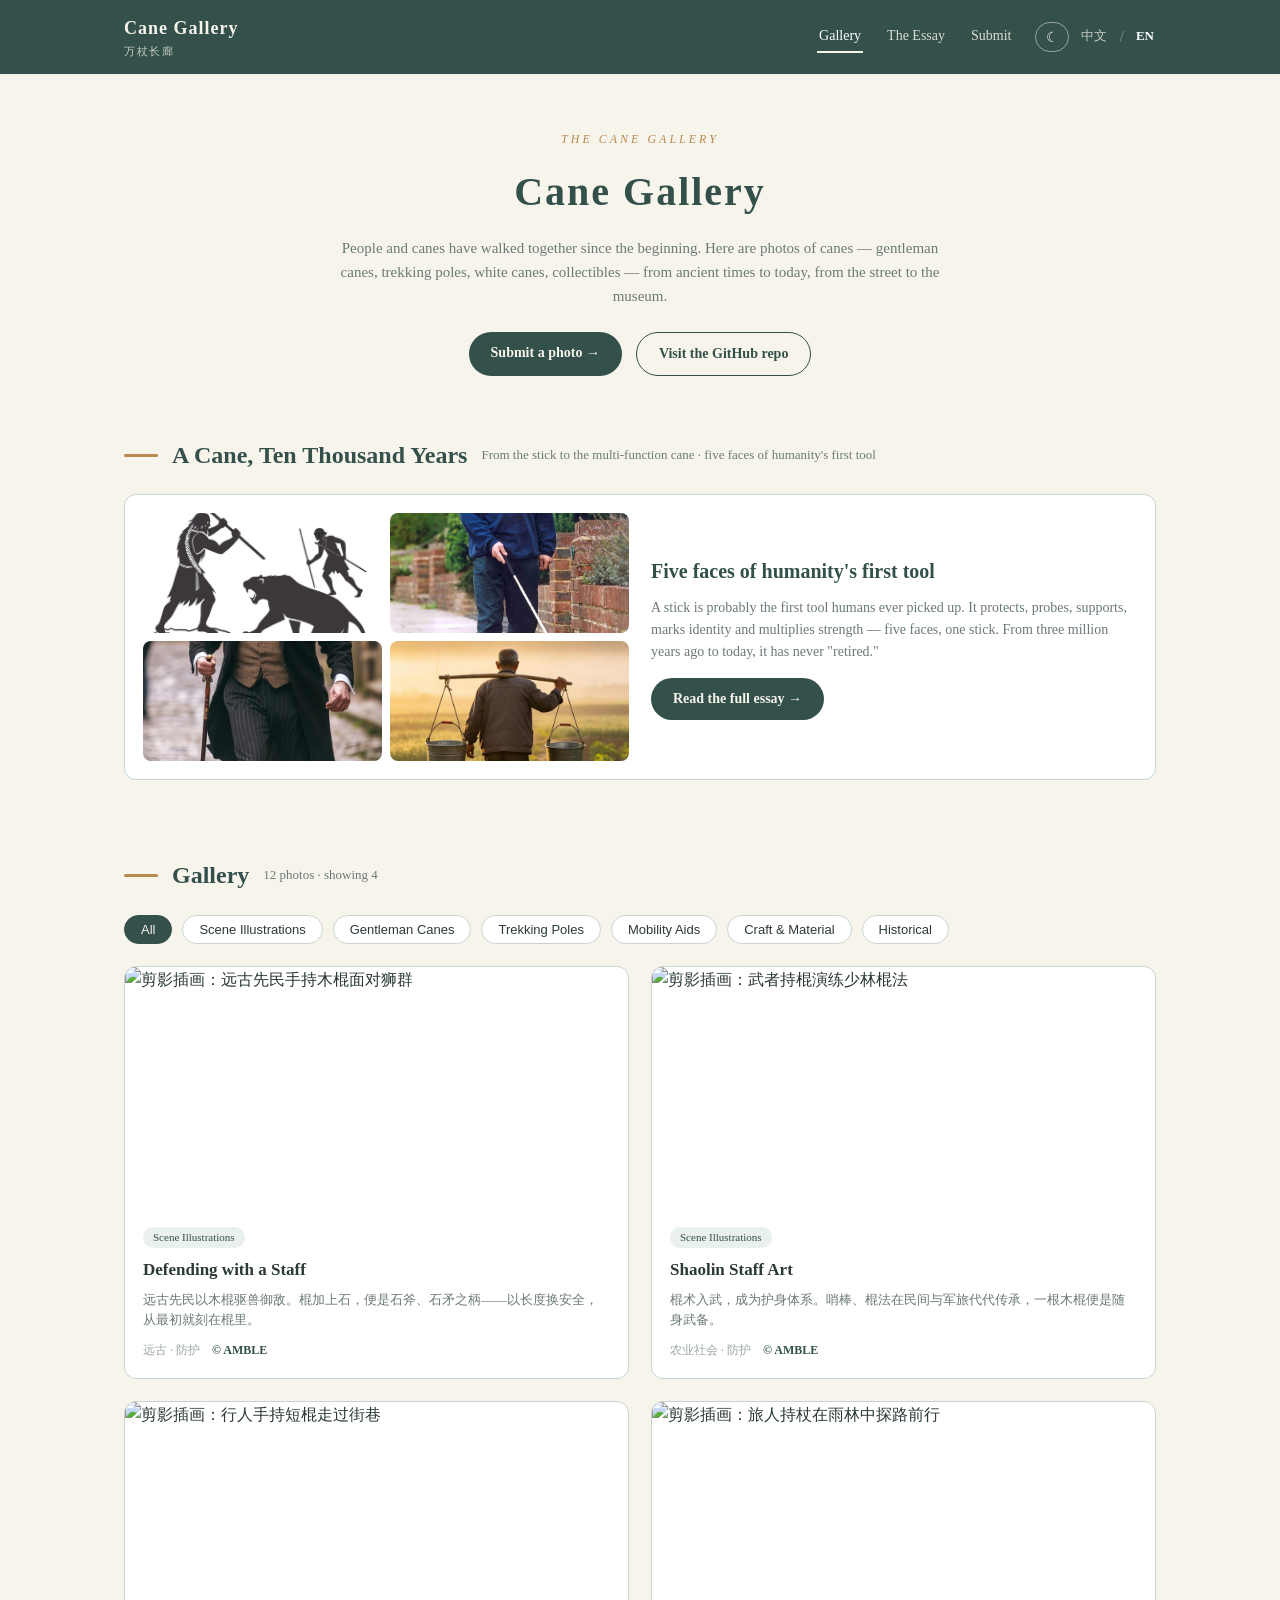
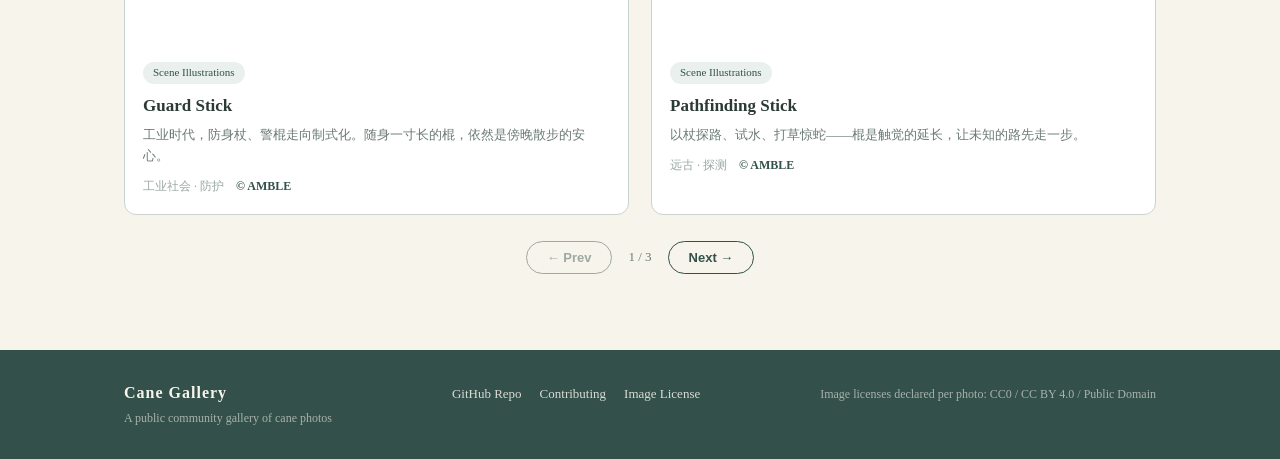
==== site/en/index.html @ 4e7db484 "v0.1: 万杖长廊仓库骨架 + 12张种子插画 + Pages 展示站（中英/明暗/分页）" ====
<!DOCTYPE html>
<html lang="en">
<head>
<meta charset="UTF-8">
<meta name="viewport" content="width=device-width, initial-scale=1.0">
<title>Cane Gallery · 万杖长廊</title>
<meta name="description" content="Cane Gallery: a public community gallery of canes and walking sticks — gentleman canes, trekking poles, white canes, collectibles, and moments of people and canes through history.">
<link rel="icon" type="image/svg+xml" href="data:image/svg+xml,%3Csvg xmlns='http://www.w3.org/2000/svg' viewBox='0 0 64 64'%3E%3Crect width='64' height='64' rx='14' fill='%2333504A'/%3E%3Cpath d='M38 14 a8 8 0 0 1 8 8 L30 52' stroke='%23F7F4EC' stroke-width='5' fill='none' stroke-linecap='round'/%3E%3C/svg%3E">
<link rel="stylesheet" href="../css/style.css">
</head>
<body>

<header class="topbar">
  <div class="topbar-inner">
    <a class="brand" href="../index.html">
      <span class="brand-name">Cane Gallery<small>万杖长廊</small></span>
    </a>
    <nav class="nav" aria-label="Main navigation">
      <a href="../index.html" class="active">Gallery</a>
      <a href="../essay.html">The Essay</a>
      <a href="https://github.com/litaotaoli/cane-gallery/issues/new/choose" target="_blank" rel="noopener">Submit</a>
      <span class="lang">
        <button type="button" class="theme-toggle" id="theme-toggle" aria-label="Toggle light/dark theme" title="Toggle light/dark theme">☾</button>
        <a href="../index.html">中文</a><span class="sep">/</span>
        <a href="index.html" class="on">EN</a>
      </span>
    </nav>
  </div>
</header>

<main>
  <div class="container">

    <section class="hero">
      <div class="hero-eyebrow">THE CANE GALLERY</div>
      <h1>Cane Gallery</h1>
      <p class="hero-desc">People and canes have walked together since the beginning. Here are photos of canes — gentleman canes, trekking poles, white canes, collectibles — from ancient times to today, from the street to the museum.</p>
      <div class="hero-actions">
        <a class="btn btn-primary" href="https://github.com/litaotaoli/cane-gallery/issues/new/choose" target="_blank" rel="noopener">Submit a photo →</a>
        <a class="btn btn-ghost" href="https://github.com/litaotaoli/cane-gallery" target="_blank" rel="noopener">Visit the GitHub repo</a>
      </div>
    </section>

    <section class="section" id="essay">
      <div class="section-head">
        <span class="rule"></span>
        <h2 class="section-title">A Cane, Ten Thousand Years</h2>
        <span class="section-sub">From the stick to the multi-function cane · five faces of humanity's first tool</span>
      </div>

      <div class="history-overview">
        <div class="history-cover" aria-label="Five faces of the staff">
          <img src="../assets/essay/fig01.jpg" alt="Ancient · trading length for safety" loading="lazy">
          <img src="../assets/essay/fig06.jpg" alt="Modern · the white cane" loading="lazy">
          <img src="../assets/essay/fig12.jpg" alt="Industrial · the gentleman's cane" loading="lazy">
          <img src="../assets/essay/fig14.jpg" alt="Agrarian · the carrying pole" loading="lazy">
        </div>
        <div class="history-summary">
          <h3>Five faces of humanity's first tool</h3>
          <p>A stick is probably the first tool humans ever picked up. It protects, probes, supports, marks identity and multiplies strength — five faces, one stick. From three million years ago to today, it has never "retired."</p>
          <a class="btn btn-primary" href="../essay.html">Read the full essay →</a>
        </div>
      </div>
    </section>

    <section class="section" id="gallery">
      <div class="section-head">
        <span class="rule"></span>
        <h2 class="section-title">Gallery</h2>
        <span class="section-sub" id="count-label">Loading…</span>
      </div>

      <div class="filter-bar" role="group" aria-label="Filter">
        <button type="button" class="chip on js-filter" data-tag="all">All</button>
        <button type="button" class="chip js-filter" data-tag="illustration">Scene Illustrations</button>
        <button type="button" class="chip js-filter" data-tag="gentleman">Gentleman Canes</button>
        <button type="button" class="chip js-filter" data-tag="trekking">Trekking Poles</button>
        <button type="button" class="chip js-filter" data-tag="mobility">Mobility Aids</button>
        <button type="button" class="chip js-filter" data-tag="craft">Craft &amp; Material</button>
        <button type="button" class="chip js-filter" data-tag="historical">Historical</button>
      </div>

      <div class="cards-grid" id="card-flow"></div>
      <p class="empty" id="empty-hint" hidden>No photos in this category yet — be the first to submit!</p>
      <div class="pager">
        <button type="button" class="btn btn-ghost" id="cards-prev">← Prev</button>
        <span class="pager-info" id="cards-page">1 / 1</span>
        <button type="button" class="btn btn-ghost" id="cards-next">Next →</button>
      </div>
    </section>

  </div>
</main>

<footer class="footer">
  <div class="footer-inner">
    <div class="footer-brand">
      <span class="footer-name">Cane Gallery</span>
      <span class="footer-tagline">A public community gallery of cane photos</span>
    </div>
    <div class="footer-nav">
      <a href="https://github.com/litaotaoli/cane-gallery" target="_blank" rel="noopener">GitHub Repo</a>
      <a href="https://github.com/litaotaoli/cane-gallery/blob/main/CONTRIBUTING.md" target="_blank" rel="noopener">Contributing</a>
      <a href="https://github.com/litaotaoli/cane-gallery/blob/main/IMAGE_LICENSE.md" target="_blank" rel="noopener">Image License</a>
    </div>
    <div class="footer-meta">
      <span>Image licenses declared per photo: CC0 / CC BY 4.0 / Public Domain</span>
    </div>
  </div>
</footer>

<script>
  /* Inline gallery data: auto-generated by tools/build_site.py */
  window.__GALLERY_DATA__ = [{"id": "CANE-0001", "category": "illustration", "file": "illustration/illustration_202610_001.jpg", "title_zh": "抵御狮群 · 以棍护身", "title_en": "Defending with a Staff", "story_zh": "远古先民以木棍驱兽御敌。棍加上石，便是石斧、石矛之柄——以长度换安全，从最初就刻在棍里。", "photographer": "AMBLE", "year": "", "location": "", "era": "远古", "scene": "防护", "license": "CC BY 4.0", "source": "ai_generated", "alt_text": "剪影插画：远古先民手持木棍面对狮群", "added_date": "2026-10-16"}, {"id": "CANE-0002", "category": "illustration", "file": "illustration/illustration_202610_002.jpg", "title_zh": "少林棍术 · 护身体系", "title_en": "Shaolin Staff Art", "story_zh": "棍术入武，成为护身体系。哨棒、棍法在民间与军旅代代传承，一根木棍便是随身武备。", "photographer": "AMBLE", "year": "", "location": "", "era": "农业社会", "scene": "防护", "license": "CC BY 4.0", "source": "ai_generated", "alt_text": "剪影插画：武者持棍演练少林棍法", "added_date": "2026-10-16"}, {"id": "CANE-0003", "category": "illustration", "file": "illustration/illustration_202610_003.jpg", "title_zh": "持棍防犬 · 随身防护", "title_en": "Guard Stick", "story_zh": "工业时代，防身杖、警棍走向制式化。随身一寸长的棍，依然是傍晚散步的安心。", "photographer": "AMBLE", "year": "", "location": "", "era": "工业社会", "scene": "防护", "license": "CC BY 4.0", "source": "ai_generated", "alt_text": "剪影插画：行人手持短棍走过街巷", "added_date": "2026-10-16"}, {"id": "CANE-0004", "category": "illustration", "file": "illustration/illustration_202610_004.jpg", "title_zh": "雨林探路 · 以杖开路", "title_en": "Pathfinding Stick", "story_zh": "以杖探路、试水、打草惊蛇——棍是触觉的延长，让未知的路先走一步。", "photographer": "AMBLE", "year": "", "location": "", "era": "远古", "scene": "探测", "license": "CC BY 4.0", "source": "ai_generated", "alt_text": "剪影插画：旅人持杖在雨林中探路前行", "added_date": "2026-10-16"}, {"id": "CANE-0005", "category": "illustration", "file": "illustration/illustration_202610_005.jpg", "title_zh": "竹篙测深 · 行舟探底", "title_en": "Bamboo Pole Depth-finding", "story_zh": "船夫以篙测深探底。竹木的长度，是水路的方向感，也是夜航的胆。", "photographer": "AMBLE", "year": "", "location": "", "era": "农业社会", "scene": "探测", "license": "CC BY 4.0", "source": "ai_generated", "alt_text": "剪影插画：船夫持竹篙在船头测水深", "added_date": "2026-10-16"}, {"id": "CANE-0006", "category": "illustration", "file": "illustration/illustration_202610_006.jpg", "title_zh": "盲杖探路 · 独立出行", "title_en": "White Cane Exploration", "story_zh": "1921 白手杖涂白，1931 白杖运动，1940 年代长杖技术成熟——杖为视障者夺回道路与独立。", "photographer": "AMBLE", "year": "", "location": "", "era": "工业社会", "scene": "探测", "license": "CC BY 4.0", "source": "ai_generated", "alt_text": "剪影插画：视障者持白手杖探路独行", "added_date": "2026-10-16"}, {"id": "CANE-0007", "category": "illustration", "file": "illustration/illustration_202610_007.jpg", "title_zh": "拄杖迁徙 · 减负而行", "title_en": "Staff on the Move", "story_zh": "拄杖迁徙，把体重分给地面。长途之上，一支杖就是第三个支点。", "photographer": "AMBLE", "year": "", "location": "", "era": "远古", "scene": "休息", "license": "CC BY 4.0", "source": "ai_generated", "alt_text": "剪影插画：迁徙者拄杖负物前行", "added_date": "2026-10-16"}, {"id": "CANE-0008", "category": "illustration", "file": "illustration/illustration_202610_008.jpg", "title_zh": "荷柴拄棍 · 歇肩而立", "title_en": "Resting on a Stick", "story_zh": "挑担歇脚时以棍撑地，肩头一松，便是农人一天里最安步的片刻。", "photographer": "AMBLE", "year": "", "location": "", "era": "农业社会", "scene": "休息", "license": "CC BY 4.0", "source": "ai_generated", "alt_text": "剪影插画：农人挑柴担以棍撑地歇息", "added_date": "2026-10-16"}, {"id": "CANE-0009", "category": "illustration", "file": "illustration/illustration_202610_009.jpg", "title_zh": "地铁扶杆 · 公共支撑", "title_en": "Public Support Rail", "story_zh": "杖的支撑精神融进公共空间——扶手、扶杆、栏杆，让站立不再费力。", "photographer": "AMBLE", "year": "", "location": "", "era": "工业社会", "scene": "休息", "license": "CC BY 4.0", "source": "ai_generated", "alt_text": "剪影插画：乘客扶地铁扶手杆站立", "added_date": "2026-10-16"}, {"id": "CANE-0010", "category": "illustration", "file": "illustration/illustration_202610_010.jpg", "title_zh": "萨满持杖 · 神权凭据", "title_en": "Shaman's Staff", "story_zh": "权杖与法杖：从部落首领到巫师，棍杖承载权力与神性。", "photographer": "AMBLE", "year": "", "location": "", "era": "远古", "scene": "身份", "license": "CC BY 4.0", "source": "ai_generated", "alt_text": "剪影插画：萨满手持权杖立于部落前", "added_date": "2026-10-16"}, {"id": "CANE-0011", "category": "illustration", "file": "illustration/illustration_202610_011.jpg", "title_zh": "唐僧锡杖 · 宣教之杖", "title_en": "Monk's Khakkhara", "story_zh": "锡杖随行，杖是僧人的身份，也是行走修行的凭据。", "photographer": "AMBLE", "year": "", "location": "", "era": "农业社会", "scene": "身份", "license": "CC BY 4.0", "source": "ai_generated", "alt_text": "剪影插画：僧人手持锡杖行走", "added_date": "2026-10-16"}, {"id": "CANE-0012", "category": "illustration", "file": "illustration/illustration_202610_012.jpg", "title_zh": "绅士夹杖 · 品位符号", "title_en": "Gentleman's Cane", "story_zh": "绅士手杖时代：一柄杖，是礼仪、品位与身份的无声语言。", "photographer": "AMBLE", "year": "", "location": "", "era": "工业社会", "scene": "身份", "license": "CC BY 4.0", "source": "ai_generated", "alt_text": "剪影插画：绅士西装持杖行走于街头", "added_date": "2026-10-16"}];
</script>
<script src="../js/main.js"></script>
</body>
</html>
---- site/css/style.css ----
:root{
  --ink:#2B3A36; --muted:#6B7A76; --line:#C9D4D0; --bg:#F7F4EC; --card:#FFFFFF;
  --green:#33504A; --light:#E9F0ED; --amber:#B98A4F;
  --topbar-bg:#33504A; --topbar-fg:#F7F4EC;
  --on-accent:#F7F4EC;
}
html[data-theme="dark"]{
  --ink:#E6EDEA; --muted:#9FB0AA; --line:#3E514C; --bg:#1E2623; --card:#27302D;
  --green:#7FA79C; --light:#2E3B37; --amber:#C89A5B;
  --topbar-bg:#151C19; --topbar-fg:#E6EDEA;
  --on-accent:#1E2623;
}
*{box-sizing:border-box; margin:0; padding:0;}
html{scroll-behavior:smooth;}
body{font-family:Georgia,"Times New Roman","Palatino Linotype","Noto Sans SC","Microsoft YaHei","PingFang SC",serif; background:var(--bg); color:var(--ink); line-height:1.6;}
a{color:var(--green); text-decoration:none;}
img{display:block; max-width:100%;}

/* 顶栏 */
.topbar{background:var(--topbar-bg); color:var(--topbar-fg); position:sticky; top:0; z-index:10;}
.topbar-inner{max-width:1080px; margin:0 auto; padding:14px 24px; display:flex; align-items:center; justify-content:space-between; gap:16px;}
.brand-name{font-size:18px; font-weight:700; letter-spacing:1px; color:var(--topbar-fg);}
.brand-name small{display:block; font-size:11px; font-weight:400; opacity:.75; letter-spacing:1.5px;}
.nav{display:flex; gap:22px; align-items:center;}
.nav a{color:rgba(247,244,236,.85); font-size:14px; padding:4px 2px; border-bottom:2px solid transparent;}
.nav a:hover{color:#fff;}
.nav a.active{color:#fff; border-bottom-color:#F7F4EC;}
.lang{display:flex; gap:10px; align-items:center;}
.lang a{font-size:13px; color:rgba(247,244,236,.75);}
.lang a.on{color:#fff; font-weight:700;}
.lang .sep{color:rgba(247,244,236,.4);}
.theme-toggle{background:none; border:1.5px solid rgba(247,244,236,.5); border-radius:999px; color:var(--topbar-fg); width:34px; height:30px; cursor:pointer; font-size:14px; line-height:1; display:flex; align-items:center; justify-content:center; transition:border-color .2s;}
.theme-toggle:hover{border-color:#fff;}

main{min-height:70vh;}
.container{max-width:1080px; margin:0 auto; padding:0 24px;}

/* 头区 */
.hero{text-align:center; padding:56px 0 40px;}
.hero-eyebrow{font-size:12px; letter-spacing:3px; color:var(--amber); margin-bottom:10px; font-family:Georgia,"Times New Roman",serif; font-style:italic;}
.hero h1{font-size:40px; color:var(--green); letter-spacing:2px; margin-bottom:12px;}
.hero-desc{max-width:620px; margin:0 auto 24px; color:var(--muted); font-size:15px;}
.hero-actions{display:flex; gap:14px; justify-content:center; flex-wrap:wrap;}
.btn{display:inline-block; padding:10px 22px; border-radius:999px; font-size:14px; font-weight:600; transition:opacity .2s;}
.btn:hover{opacity:.85;}
.btn-primary{background:var(--green); color:var(--on-accent);}
.btn-ghost{border:1.5px solid var(--green); color:var(--green);}

/* 区块 */
.section{padding:20px 0 56px;}
.section-head{display:flex; align-items:center; gap:14px; margin-bottom:20px;}
.rule{width:34px; height:3px; background:var(--amber); border-radius:2px; flex:0 0 auto;}
.section-title{font-size:24px; color:var(--green);}
.section-sub{color:var(--muted); font-size:13px;}

/* 筛选 */
.filter-bar{display:flex; gap:10px; flex-wrap:wrap; margin-bottom:22px;}
.chip{border:1.5px solid var(--line); background:var(--card); color:var(--ink); padding:6px 16px; border-radius:999px; font-size:13px; cursor:pointer; transition:all .2s;}
.chip:hover{border-color:var(--green);}
.chip.on{background:var(--green); border-color:var(--green); color:var(--on-accent);}

/* 卡片流 2×2 */
.cards-grid{display:grid; grid-template-columns:repeat(2, 1fr); gap:22px;}
.card{background:var(--card); border:1px solid var(--line); border-radius:12px; overflow:hidden; transition:transform .2s, box-shadow .2s;}
.card:hover{transform:translateY(-3px); box-shadow:0 8px 24px rgba(51,80,74,.12);}
.card img{width:100%; height:240px; object-fit:cover;}
.card-body{padding:16px 18px 18px;}
.card-tag{display:inline-block; font-size:11px; padding:2px 10px; border-radius:999px; background:var(--light); color:var(--green); margin-bottom:8px;}
.card-tag.historical{background:#F0E5D4; color:#8A6534;}
.card-title{font-size:17px; font-weight:700; margin-bottom:6px; color:var(--ink);}
.card-text{font-size:13px; color:var(--muted); margin-bottom:10px;}
.card-meta{font-size:12px; color:#9AA8A3; display:flex; gap:12px; flex-wrap:wrap;}
.card-meta .credit{color:var(--green); font-weight:600;}
.empty{text-align:center; color:var(--muted); padding:30px 0;}
.card.hide{display:none;}

/* 分页器 */
.pager{display:flex; align-items:center; justify-content:center; gap:16px; margin-top:26px;}
.pager button{padding:8px 20px; border-radius:999px; font-size:13px; font-weight:600; cursor:pointer; transition:opacity .2s;}
.btn-ghost{border:1.5px solid var(--green); color:var(--green); background:transparent;}
.btn-ghost:hover{background:var(--green); color:var(--on-accent);}
.btn-ghost:disabled{opacity:.4; cursor:default;}
.btn-ghost:disabled:hover{background:transparent; color:var(--green);}
.pager-info{font-size:13px; color:var(--muted);}

/* 一杖万年 · 长文配图页（五章版） */
.essay-long{max-width:830px; margin:0 auto; padding:40px 0 50px;}
.essay-masthead{text-align:center; margin-bottom:32px;}
.essay-masthead h1{font-family:"KaiTi","STKaiti","Noto Serif SC",serif; font-size:52px; letter-spacing:8px; color:var(--green);}
.essay-masthead .essay-sub{font-size:16px; color:var(--amber); margin-top:12px; letter-spacing:1px;}
.essay-lead{font-size:17px; color:var(--ink); border-left:4px solid #b03a2e; background:var(--card); padding:14px 18px; border-radius:0 8px 8px 0; margin-bottom:30px; line-height:1.8;}
.echapter h2{font-family:"KaiTi","STKaiti","Noto Serif SC",serif; font-size:30px; color:var(--on-accent); background:var(--green); display:inline-block; padding:6px 18px; border-radius:6px; margin:34px 0 14px;}
.echapter p{margin:14px 0; text-align:justify; line-height:1.9; font-size:16px; color:var(--ink);}
.echapter figure{margin:22px 0; background:var(--card); border:1px solid var(--line); border-radius:10px; padding:10px;}
.echapter figure img{width:100%; border-radius:6px; display:block; max-height:430px; object-fit:cover;}
.echapter figcaption{font-size:13px; color:var(--muted); margin-top:8px; line-height:1.6;}
.f-tag{display:inline-block; background:var(--green); color:var(--on-accent); font-size:12px; border-radius:4px; padding:1px 8px; margin-right:8px;}
.chap-end{font-size:15.5px; color:var(--amber); background:var(--light); border-radius:8px; padding:12px 16px; margin:18px 0; line-height:1.7;}
.essay-ending{margin-top:44px; background:var(--green); color:var(--on-accent); border-radius:12px; padding:30px 34px;}
.essay-ending h2{font-family:"KaiTi","STKaiti","Noto Serif SC",serif; background:none; color:var(--amber); padding:0; margin:0 0 14px; font-size:30px;}
.essay-ending p{color:var(--on-accent); line-height:1.9; margin:10px 0; font-size:15.5px;}
.essay-foot{margin-top:24px; font-size:12.5px; color:var(--muted); text-align:center; line-height:1.7;}
.essay-back{margin-top:30px; text-align:center;}
.essay-back .btn{display:inline-block; padding:10px 22px; border-radius:999px; font-size:14px; font-weight:600;}

/* 页脚 */
.footer{background:var(--topbar-bg); color:rgba(247,244,236,.85); margin-top:20px;}
.footer-inner{max-width:1080px; margin:0 auto; padding:30px 24px; display:flex; gap:32px; flex-wrap:wrap; justify-content:space-between; align-items:baseline;}
.footer-name{font-size:16px; font-weight:700; color:var(--topbar-fg); letter-spacing:1px;}
.footer-tagline{display:block; font-size:12px; opacity:.7; margin-top:4px;}
.footer-nav{display:flex; gap:18px; font-size:13px;}
.footer-nav a{color:rgba(247,244,236,.85);}
.footer-nav a:hover{color:var(--topbar-fg);}
.footer-meta{font-size:12px; opacity:.7;}

@media (max-width:680px){
  .cards-grid{grid-template-columns:1fr;}
  .hero h1{font-size:30px;}
  .topbar-inner{padding:12px 16px;}
  .container{padding:0 16px;}
}

/* 一杖万年 · 概览卡 */
.history-overview{display:grid; grid-template-columns:1fr 1fr; gap:22px; background:var(--card); border:1px solid var(--line); border-radius:12px; padding:18px; align-items:center;}
.history-cover{display:grid; grid-template-columns:1fr 1fr; gap:8px;}
.history-cover img{width:100%; height:120px; object-fit:cover; border-radius:8px;}
.history-summary h3{font-size:20px; color:var(--green); margin-bottom:10px;}
.history-summary p{font-size:14px; color:var(--muted); margin-bottom:14px;}
@media (max-width:680px){
  .history-overview{grid-template-columns:1fr;}
  .history-cover img{height:90px;}
}
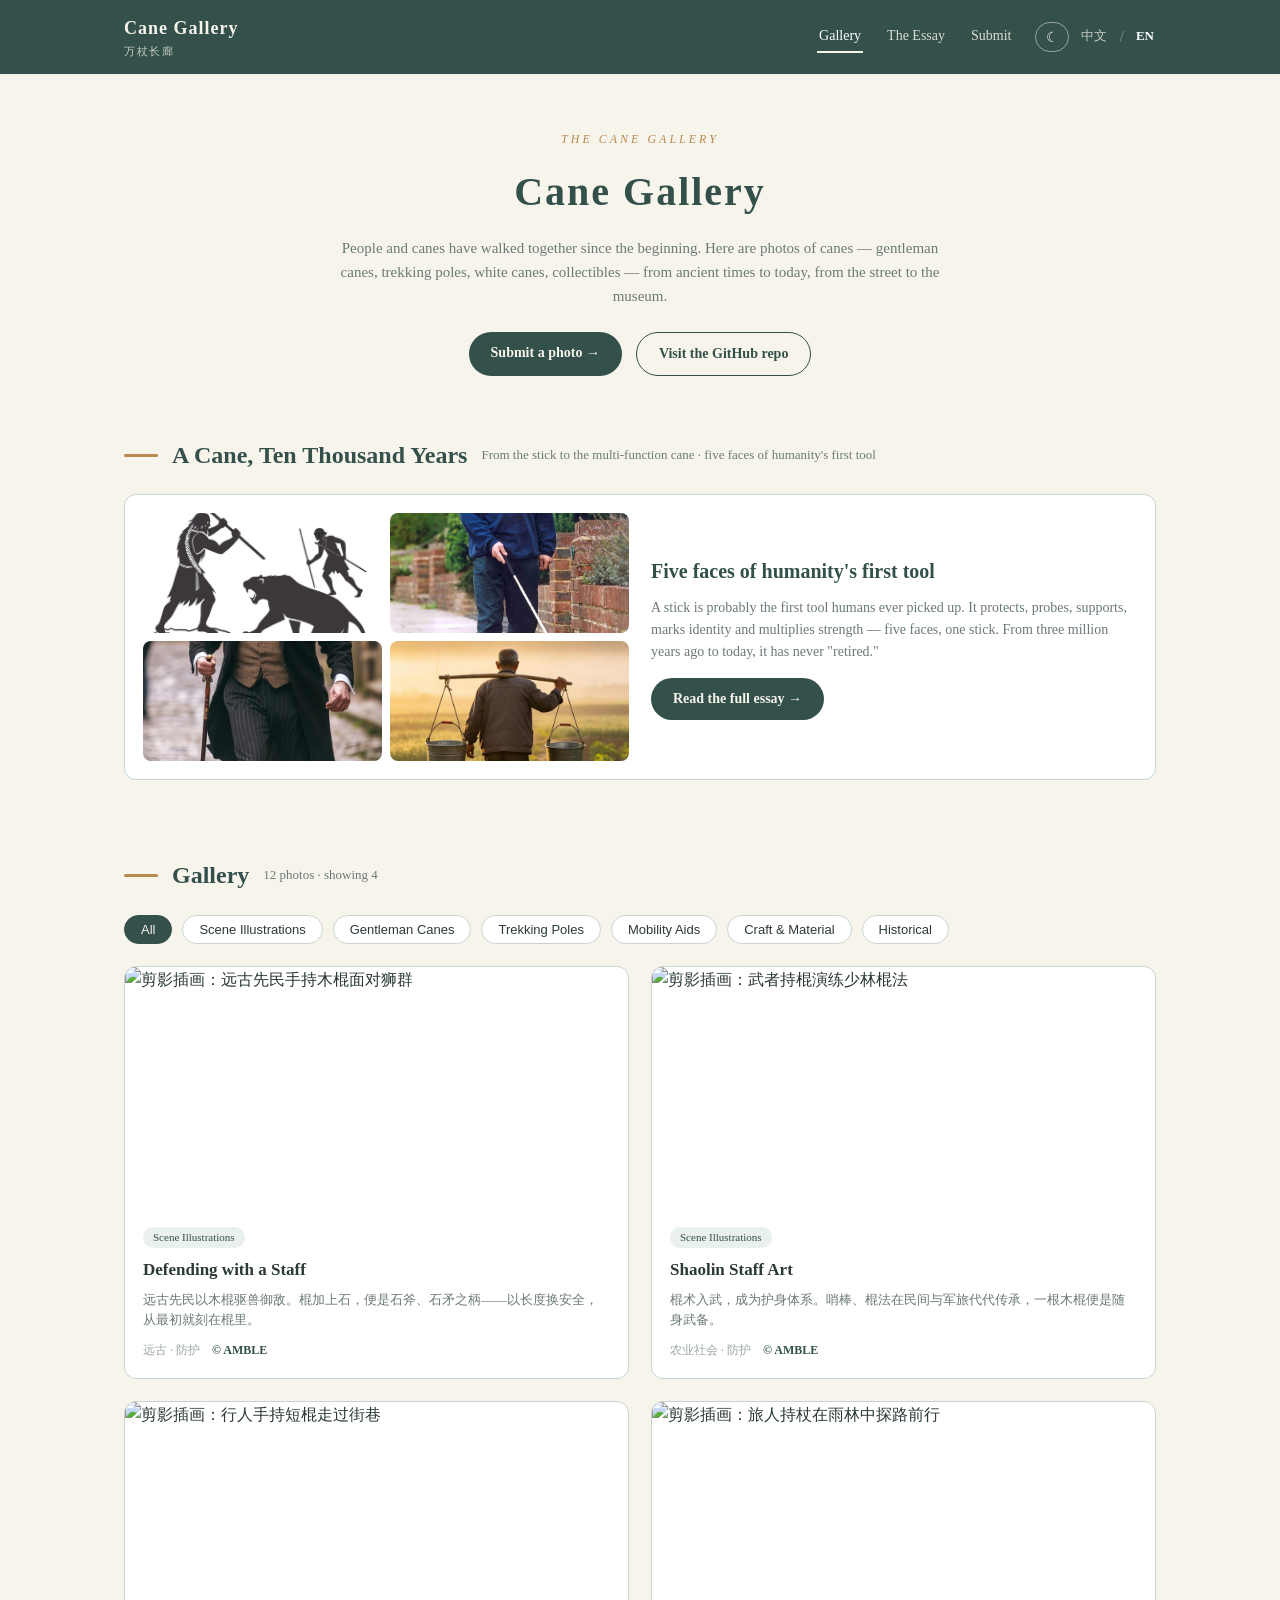
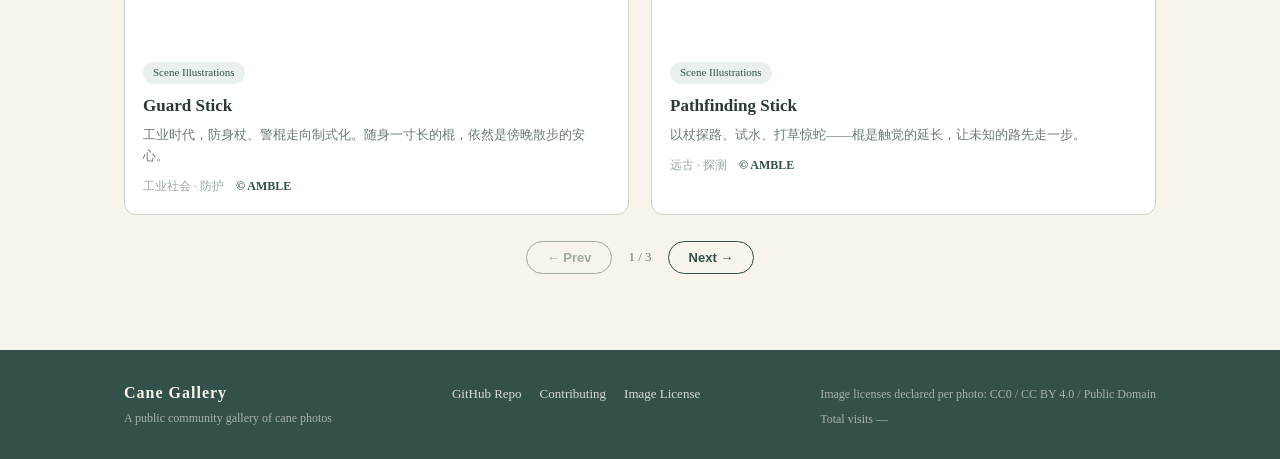
==== commit d6854477: "首页页脚加入不蒜子总访问量计数（中英）" ====
--- a/site/en/index.html
+++ b/site/en/index.html
@@ -18,7 +18,7 @@
     <nav class="nav" aria-label="Main navigation">
       <a href="../index.html" class="active">Gallery</a>
       <a href="../essay.html">The Essay</a>
-      <a href="https://github.com/litaotaoli/cane-gallery/issues/new/choose" target="_blank" rel="noopener">Submit</a>
+      <a href="submit.html">Submit</a>
       <span class="lang">
         <button type="button" class="theme-toggle" id="theme-toggle" aria-label="Toggle light/dark theme" title="Toggle light/dark theme">☾</button>
         <a href="../index.html">中文</a><span class="sep">/</span>
@@ -36,7 +36,7 @@
       <h1>Cane Gallery</h1>
       <p class="hero-desc">People and canes have walked together since the beginning. Here are photos of canes — gentleman canes, trekking poles, white canes, collectibles — from ancient times to today, from the street to the museum.</p>
       <div class="hero-actions">
-        <a class="btn btn-primary" href="https://github.com/litaotaoli/cane-gallery/issues/new/choose" target="_blank" rel="noopener">Submit a photo →</a>
+        <a class="btn btn-primary" href="submit.html">Submit a photo →</a>
         <a class="btn btn-ghost" href="https://github.com/litaotaoli/cane-gallery" target="_blank" rel="noopener">Visit the GitHub repo</a>
       </div>
     </section>
@@ -105,9 +105,12 @@
     </div>
     <div class="footer-meta">
       <span>Image licenses declared per photo: CC0 / CC BY 4.0 / Public Domain</span>
+      <span class="visit-count" id="busuanzi_container_site_pv">Total visits <span id="busuanzi_value_site_pv">—</span></span>
     </div>
   </div>
 </footer>
+
+<script async src="//busuanzi.ibruce.info/busuanzi/2.3/busuanzi.pure.mini.js"></script>
 
 <script>
   /* Inline gallery data: auto-generated by tools/build_site.py */
--- a/site/css/style.css
+++ b/site/css/style.css
@@ -112,6 +112,7 @@
 .footer-nav a{color:rgba(247,244,236,.85);}
 .footer-nav a:hover{color:var(--topbar-fg);}
 .footer-meta{font-size:12px; opacity:.7;}
+.visit-count{display:block; margin-top:6px; font-variant-numeric:tabular-nums;}
 
 @media (max-width:680px){
   .cards-grid{grid-template-columns:1fr;}
@@ -130,3 +131,47 @@
   .history-overview{grid-template-columns:1fr;}
   .history-cover img{height:90px;}
 }
+
+/* ===== 投稿向导页 ===== */
+[hidden]{display:none !important;}
+.submit-wrap{max-width:720px; padding-bottom:60px;}
+.steps{list-style:none; display:grid; grid-template-columns:repeat(3,1fr); gap:14px; margin:0 0 26px;}
+.steps li{background:var(--card); border:1px solid var(--line); border-radius:12px; padding:14px 16px; text-align:center;}
+.steps b{display:block; color:var(--green); font-size:15px; margin-bottom:4px;}
+.steps span{font-size:12.5px; color:var(--muted); line-height:1.6;}
+.form-card{background:var(--card); border:1px solid var(--line); border-radius:14px; padding:26px 26px 22px;}
+.field{margin-bottom:20px;}
+.field-label{display:flex; align-items:baseline; gap:8px; flex-wrap:wrap; font-size:15px; font-weight:600; color:var(--ink); margin-bottom:8px;}
+.req{color:#b03a2e;}
+.field-hint{font-size:12.5px; font-weight:400; color:var(--muted);}
+.text-input{width:100%; background:var(--bg); border:1.5px solid var(--line); border-radius:10px; padding:11px 14px; font-size:15px; color:var(--ink); font-family:inherit; transition:border-color .2s;}
+.text-input:focus{outline:none; border-color:var(--green);}
+.textarea{resize:vertical; min-height:64px;}
+.radio-cards{display:grid; grid-template-columns:1fr 1fr; gap:12px;}
+.radio-card{position:relative; display:block; border:1.5px solid var(--line); border-radius:12px; padding:14px 16px; cursor:pointer; transition:all .2s; background:var(--bg);}
+.radio-card input{position:absolute; opacity:0;}
+.radio-card:has(input:checked){border-color:var(--green); background:var(--light);}
+.rc-title{display:block; font-size:15px; font-weight:700; color:var(--ink); margin-bottom:4px;}
+.rc-desc{display:block; font-size:12.5px; color:var(--muted); line-height:1.6;}
+.radio-inline{display:flex; gap:22px; flex-wrap:wrap; font-size:14px; color:var(--ink);}
+.radio-inline label{display:flex; gap:7px; align-items:center; cursor:pointer;}
+.pd-box{background:var(--light); border:1px solid var(--line); border-radius:12px; padding:14px 16px;}
+.pd-box b{color:var(--green); font-size:14.5px;}
+.pd-box p{font-size:13px; color:var(--muted); margin-top:6px; line-height:1.7;}
+.drop-zone{border:1.5px dashed var(--line); border-radius:12px; padding:26px 18px; text-align:center; cursor:pointer; transition:border-color .2s; background:var(--bg);}
+.drop-zone:hover{border-color:var(--green);}
+.dz-empty{color:var(--muted); font-size:14px;}
+.dz-preview{display:flex; align-items:center; gap:14px; text-align:left;}
+.dz-preview img{width:96px; height:96px; object-fit:cover; border-radius:10px; flex:0 0 auto;}
+.dz-meta{display:flex; flex-direction:column; gap:6px; font-size:13px; color:var(--muted); word-break:break-all;}
+.dz-remove{background:none; border:none; color:#b03a2e; cursor:pointer; font-size:13px; padding:0; align-self:flex-start;}
+.agree{display:flex; gap:10px; align-items:flex-start; font-size:13.5px; color:var(--muted); margin:6px 0 18px; cursor:pointer; line-height:1.7;}
+.agree input{margin-top:4px;}
+.form-error{color:#b03a2e; font-size:14px; margin-bottom:14px;}
+.form-actions{display:flex; gap:14px; align-items:center; flex-wrap:wrap;}
+.form-note{margin-top:16px; font-size:12.5px; color:var(--muted); line-height:1.7;}
+@media (max-width:680px){
+  .steps{grid-template-columns:1fr;}
+  .radio-cards{grid-template-columns:1fr;}
+  .form-card{padding:20px 16px;}
+}
